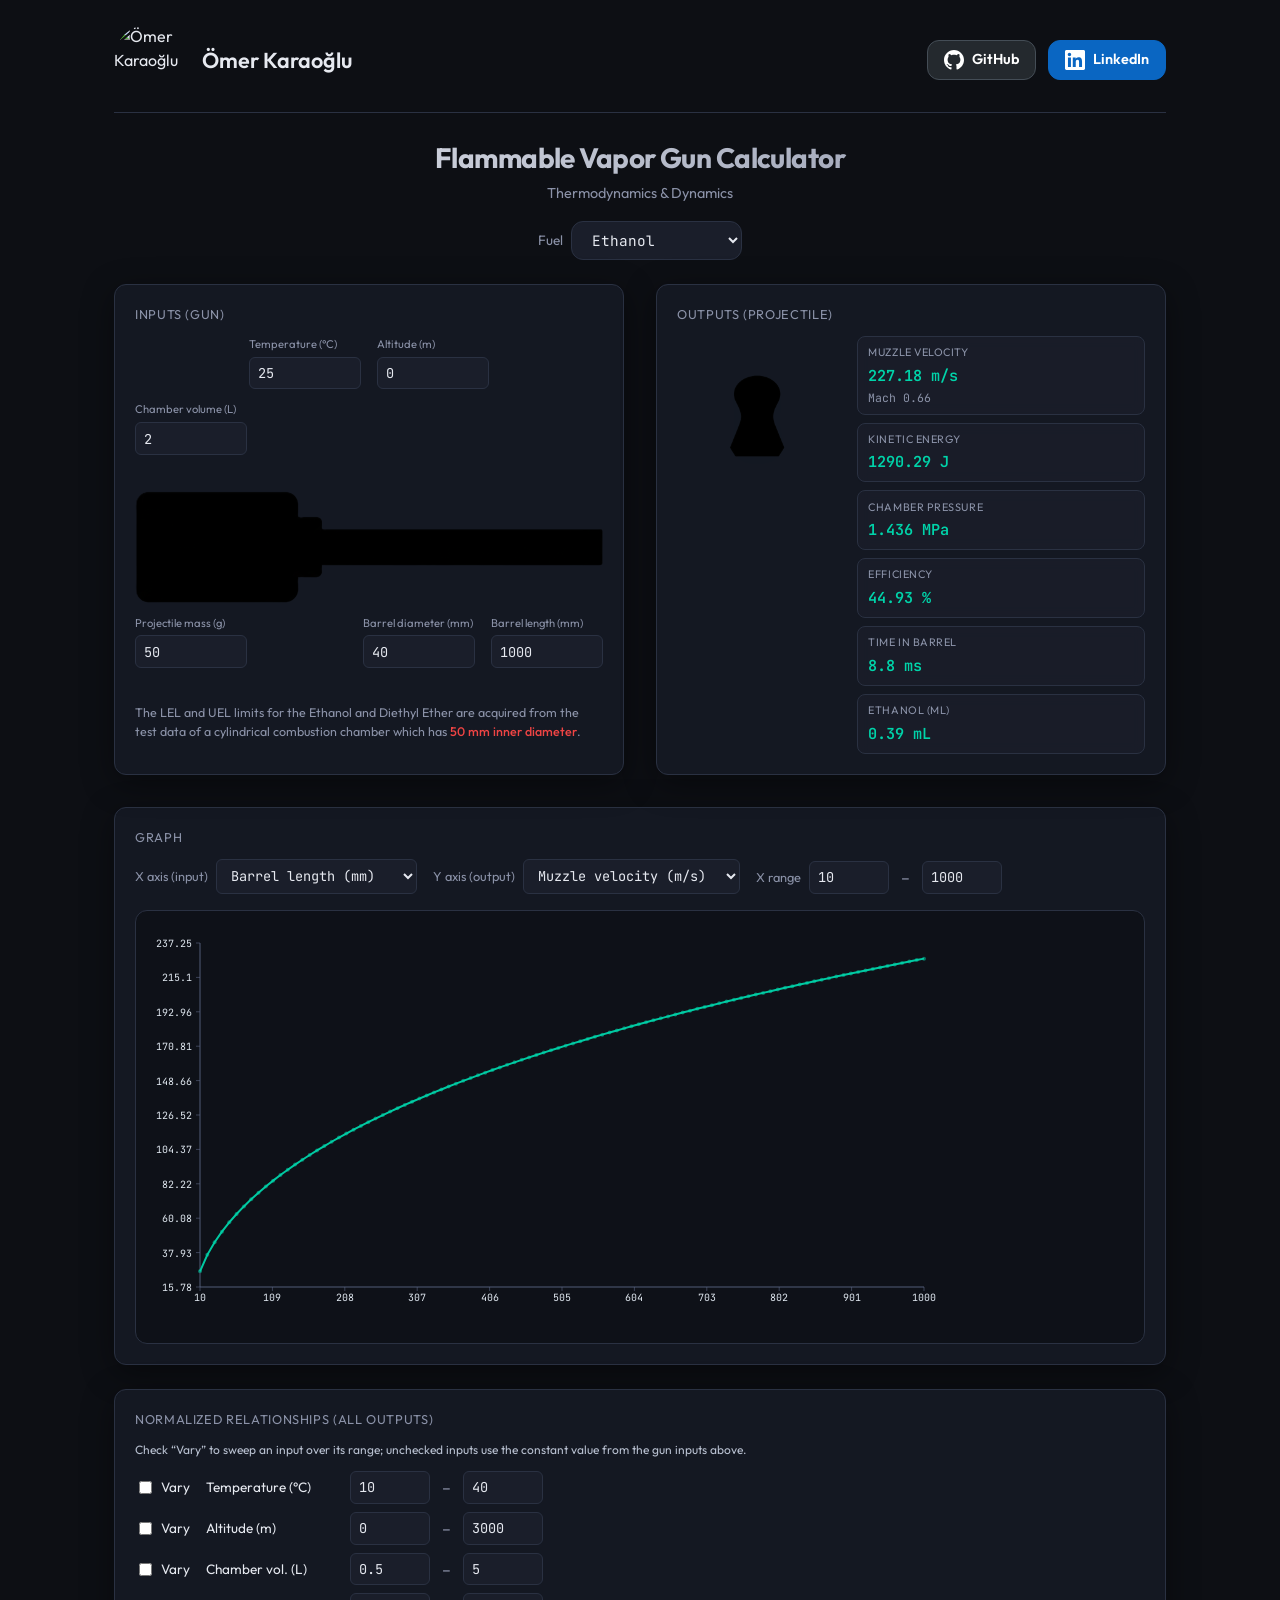
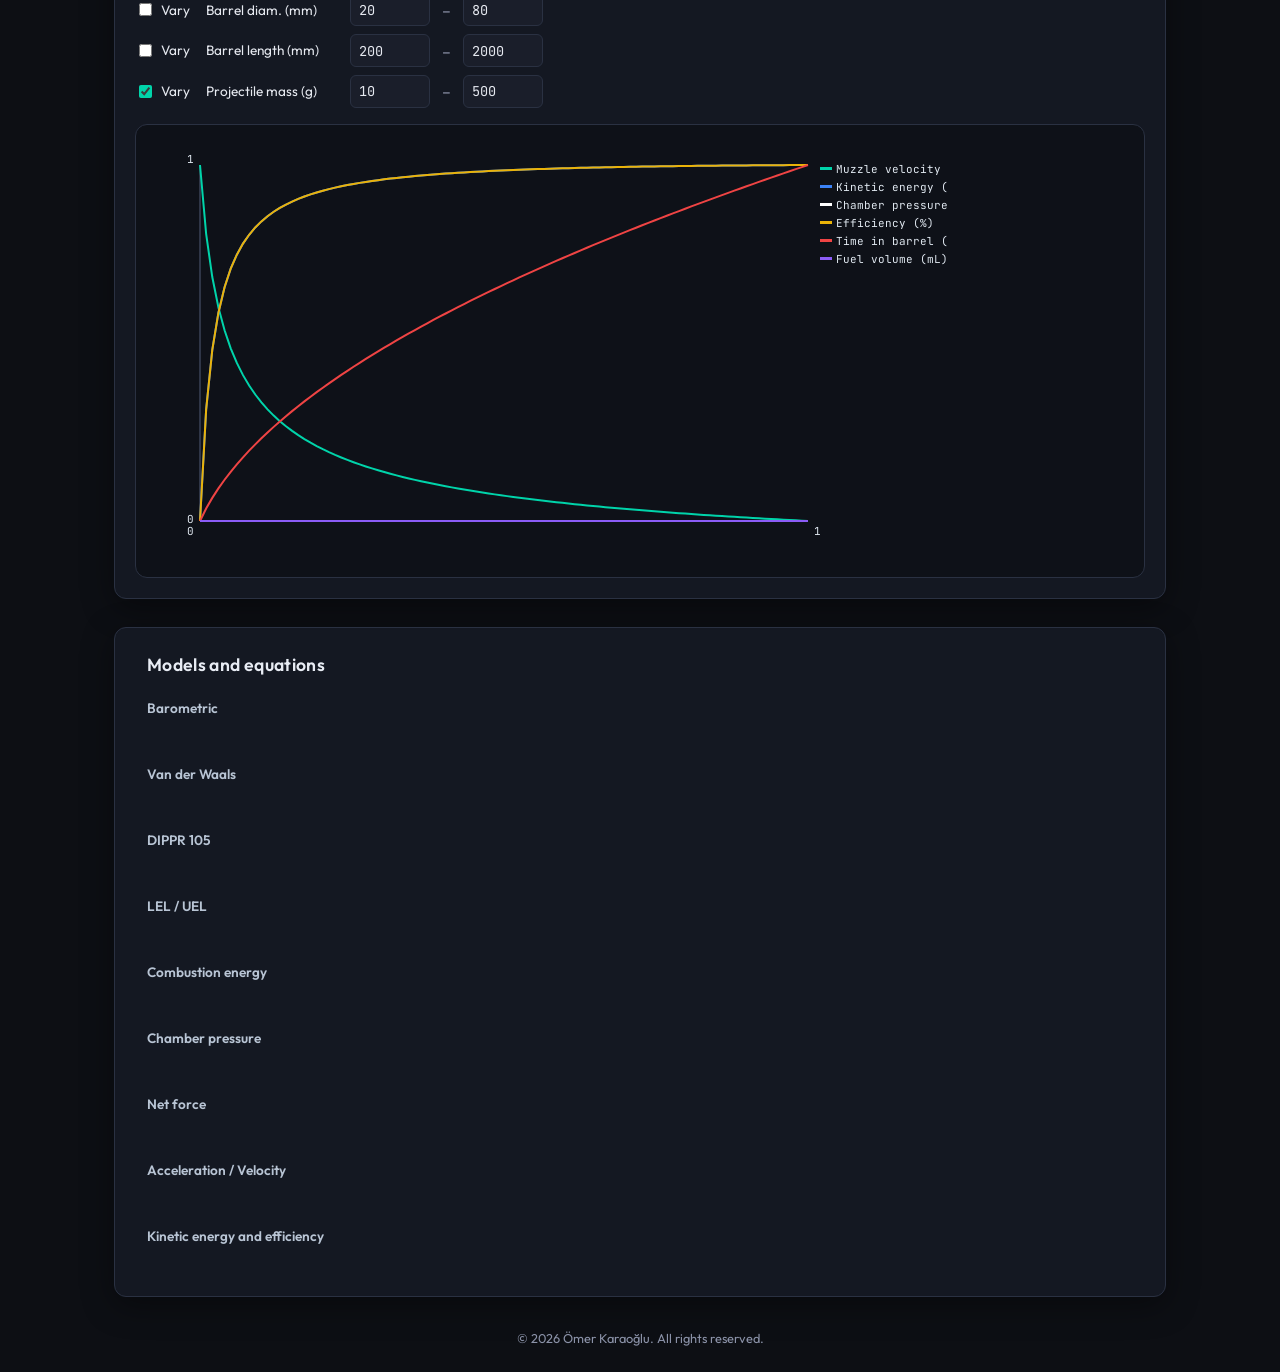
==== index.html @ 9e6f223a "Extract web files to root, add English README with sources Co-authored-by: Cursor <cursoragent@curso" ====
<!DOCTYPE html>
<html lang="en">
<head>
  <meta charset="UTF-8">
  <meta name="viewport" content="width=device-width, initial-scale=1.0">
  <title>Flammable Vapor Gun Calculator</title>
  <link rel="preconnect" href="https://fonts.googleapis.com">
  <link rel="preconnect" href="https://fonts.gstatic.com" crossorigin>
  <link href="https://fonts.googleapis.com/css2?family=JetBrains+Mono:wght@400;600&family=Outfit:wght@400;600;700&display=swap" rel="stylesheet">
  <link rel="stylesheet" href="https://cdn.jsdelivr.net/npm/katex@0.16.9/dist/katex.min.css" crossorigin="anonymous">
  <link rel="stylesheet" href="styles.css">
</head>
<body>
  <div class="app">
    <header class="page-header">
      <div class="author-info">
        <img src="https://avatars.githubusercontent.com/u/89864756?v=4" alt="Ömer Karaoğlu" class="author-avatar" />
        <span class="author-name">Ömer Karaoğlu</span>
      </div>
      <div class="header-links">
        <a href="https://github.com/omerkaraoglu" target="_blank" rel="noopener noreferrer" class="header-btn header-btn-github" aria-label="GitHub">
          <svg class="icon" viewBox="0 0 24 24" fill="currentColor" width="20" height="20"><path d="M12 0c-6.626 0-12 5.373-12 12 0 5.302 3.438 9.8 8.207 11.387.599.111.793-.261.793-.577v-2.234c-3.338.726-4.033-1.416-4.033-1.416-.546-1.387-1.333-1.756-1.333-1.756-1.089-.745.083-.729.083-.729 1.205.084 1.839 1.237 1.839 1.237 1.07 1.834 2.807 1.304 3.492.997.107-.775.418-1.305.762-1.604-2.665-.305-5.467-1.334-5.467-5.931 0-1.311.469-2.381 1.236-3.221-.124-.303-.535-1.524.117-3.176 0 0 1.008-.322 3.301 1.23.957-.266 1.983-.399 3.003-.404 1.02.005 2.047.138 3.006.404 2.291-1.552 3.297-1.23 3.297-1.23.653 1.653.242 2.874.118 3.176.77.84 1.235 1.911 1.235 3.221 0 4.609-2.807 5.624-5.479 5.921.43.372.823 1.102.823 2.222v3.293c0 .319.192.694.801.576 4.765-1.589 8.199-6.086 8.199-11.386 0-6.627-5.373-12-12-12z"/></svg>
          GitHub
        </a>
        <a href="https://www.linkedin.com/in/omer-karaoglu" target="_blank" rel="noopener noreferrer" class="header-btn header-btn-linkedin" aria-label="LinkedIn">
          <svg class="icon" viewBox="0 0 24 24" fill="currentColor" width="20" height="20"><path d="M20.447 20.452h-3.554v-5.569c0-1.328-.027-3.037-1.852-3.037-1.853 0-2.136 1.445-2.136 2.939v5.667H9.351V9h3.414v1.561h.046c.477-.9 1.637-1.85 3.37-1.85 3.601 0 4.267 2.37 4.267 5.455v6.286zM5.337 7.433c-1.144 0-2.063-.926-2.063-2.065 0-1.138.92-2.063 2.063-2.063 1.14 0 2.064.925 2.064 2.063 0 1.139-.925 2.065-2.064 2.065zm1.782 13.019H3.555V9h3.564v11.452zM22.225 0H1.771C.792 0 0 .774 0 1.729v20.542C0 23.227.792 24 1.771 24h20.451C23.2 24 24 23.227 24 22.271V1.729C24 .774 23.2 0 22.222 0h.003z"/></svg>
          LinkedIn
        </a>
      </div>
    </header>

    <header class="header">
      <h1>Flammable Vapor Gun Calculator</h1>
      <p class="subtitle">Thermodynamics &amp; Dynamics</p>
      <div class="fuel-select-wrap">
        <label for="fuel">Fuel</label>
        <select id="fuel" class="fuel-select">
          <option value="ethanol">Ethanol</option>
          <option value="diethyl_ether">Diethyl Ether</option>
          <option value="HHO">HHO</option>
        </select>
      </div>
    </header>

    <main class="main">
      <section class="cannon-section" aria-label="Gun parameters">
        <p class="section-label">Inputs (gun)</p>
        <div class="input-row input-row-env">
          <div class="input-group">
            <label for="temperature">Temperature (°C)</label>
            <input type="number" id="temperature" value="25" step="0.1" />
          </div>
          <div class="input-group">
            <label for="altitude">Altitude (m)</label>
            <input type="number" id="altitude" value="0" step="1" />
          </div>
        </div>
        <div class="input-row input-row-chamber">
          <div class="input-group">
            <label for="chamber_volume">Chamber volume (L)</label>
            <input type="number" id="chamber_volume" value="2" step="0.01" min="0.01" />
          </div>
        </div>
        <div class="cannon-barrel-wrap">
          <div class="cannon-silhouette">
            <img src="assets/rifle.png" alt="Rifle / gun" class="cannon-img" onerror="this.outerHTML='<svg class=\'cannon-img\' viewBox=\'0 0 200 56\' fill=\'none\' xmlns=\'http://www.w3.org/2000/svg\' aria-label=\'Rifle / gun\'><path fill=\'currentColor\' d=\'M12 8c0-2.2 1.8-4 4-4h36c2.2 0 4 1.8 4 4v40c0 2.2-1.8 4-4 4H16c-2.2 0-4-1.8-4-4V8z\'/><path fill=\'currentColor\' d=\'M52 14c0-1.1.9-2 2-2h24c1.1 0 2 .9 2 2v28c0 1.1-.9 2-2 2H54c-1.1 0-2-.9-2-2V14z\'/><path fill=\'currentColor\' d=\'M78 20h114v16H78z\'/></svg>'">
          </div>
          <div class="cannon-barrel-bottom">
            <div class="input-row input-row-projectile">
              <div class="input-group">
                <label for="projectile_mass">Projectile mass (g)</label>
                <input type="number" id="projectile_mass" value="50" step="0.1" min="0.1" />
              </div>
            </div>
            <div class="barrel-inputs-right">
              <div class="input-row input-row-barrel">
                <div class="input-group">
                  <label for="barrel_diameter">Barrel diameter (mm)</label>
                  <input type="number" id="barrel_diameter" value="40" step="0.1" min="1" />
                </div>
                <div class="input-group">
                  <label for="barrel_length">Barrel length (mm)</label>
                  <input type="number" id="barrel_length" value="1000" step="1" min="1" />
                </div>
              </div>
            </div>
          </div>
        </div>
        <p class="cannon-note">The LEL and UEL limits for the Ethanol and Diethyl Ether are acquired from the test data of a cylindrical combustion chamber which has <span class="note-highlight">50 mm inner diameter</span>.</p>
      </section>

      <section class="bullet-section" aria-label="Results">
        <p class="section-label">Outputs (projectile)</p>
        <div class="pellet-layout">
          <div class="pellet-silhouette">
            <img src="assets/projectile.png" alt="Projectile" class="pellet-img" onerror="this.outerHTML='<svg class=\'pellet-img\' viewBox=\'0 0 80 120\' fill=\'none\' xmlns=\'http://www.w3.org/2000/svg\' aria-label=\'Projectile\'><path fill=\'currentColor\' d=\'M20 28A20 20 0 0 1 60 28Q58 52 54 72L52 120H28L26 72Q22 52 20 28Z\'/></svg>'">
          </div>
          <div class="outputs-panel">
            <div class="output-group">
              <span class="output-label">Muzzle velocity</span>
              <span class="output-value" id="out_velocity">— m/s</span>
              <span class="output-sub" id="out_mach">— Mach</span>
            </div>
            <div class="output-group">
              <span class="output-label">Kinetic energy</span>
              <span class="output-value" id="out_energy">— J</span>
            </div>
            <div class="output-group">
              <span class="output-label">Chamber pressure</span>
              <span class="output-value" id="out_pressure">— MPa</span>
            </div>
            <div class="output-group">
              <span class="output-label">Efficiency</span>
              <span class="output-value" id="out_efficiency">— %</span>
            </div>
            <div class="output-group">
              <span class="output-label">Time in barrel</span>
              <span class="output-value" id="out_time">— ms</span>
            </div>
            <div class="output-group">
              <span class="output-label" id="out_fuel_label">Fuel amount</span>
              <span class="output-value" id="out_fuel">—</span>
            </div>
          </div>
        </div>
      </section>
    </main>

    <section class="graph-section" aria-label="Graph">
      <p class="section-label">Graph</p>
      <div class="graph-controls">
        <div class="graph-row">
          <label for="plot_x">X axis (input)</label>
          <select id="plot_x" class="graph-select">
            <option value="temperature">Temperature (°C)</option>
            <option value="altitude">Altitude (m)</option>
            <option value="chamber_volume">Chamber volume (L)</option>
            <option value="barrel_diameter">Barrel diameter (mm)</option>
            <option value="barrel_length" selected>Barrel length (mm)</option>
            <option value="projectile_mass">Projectile mass (g)</option>
          </select>
        </div>
        <div class="graph-row">
          <label for="plot_y">Y axis (output)</label>
          <select id="plot_y" class="graph-select">
            <option value="muzzleVelocity" selected>Muzzle velocity (m/s)</option>
            <option value="kineticEnergy_J">Kinetic energy (J)</option>
            <option value="chamberPressure_MPa">Chamber pressure (MPa)</option>
            <option value="rifleEfficiency_percent">Efficiency (%)</option>
            <option value="timeInBarrel_ms">Time in barrel (ms)</option>
            <option value="fuelVolumeMl">Fuel volume (mL)</option>
          </select>
        </div>
        <div class="graph-row graph-range">
          <label for="plot_x_min">X range</label>
          <input type="number" id="plot_x_min" class="graph-input" placeholder="Min" value="10" step="any" />
          <span class="graph-range-sep">–</span>
          <input type="number" id="plot_x_max" class="graph-input" placeholder="Max" value="1000" step="any" />
        </div>
      </div>
      <div class="graph-canvas-wrap">
        <canvas id="plotCanvas" class="plot-canvas" width="800" height="400"></canvas>
        <div class="plot-cursor-value" id="plotCursorValue"></div>
        <p class="graph-hint" id="plotHint"></p>
      </div>
    </section>

    <section class="graph-section graph-section-normalized" aria-label="Normalized relationships">
      <p class="section-label">Normalized relationships (all outputs)</p>
      <p class="graph-hint graph-hint-normalized">Check “Vary” to sweep an input over its range; unchecked inputs use the constant value from the gun inputs above.</p>
      <div class="graph-controls graph-controls-normalized">
        <div class="norm-inputs-grid">
          <div class="norm-input-row">
            <label class="norm-cb"><input type="checkbox" id="norm_var_temperature" class="norm-var-cb" data-input="temperature" /> Vary</label>
            <span class="norm-input-name">Temperature (°C)</span>
            <div class="graph-row graph-range">
              <input type="number" id="norm_temperature_min" class="graph-input norm-range" placeholder="Min" value="10" step="any" />
              <span class="graph-range-sep">–</span>
              <input type="number" id="norm_temperature_max" class="graph-input norm-range" placeholder="Max" value="40" step="any" />
            </div>
          </div>
          <div class="norm-input-row">
            <label class="norm-cb"><input type="checkbox" id="norm_var_altitude" class="norm-var-cb" data-input="altitude" /> Vary</label>
            <span class="norm-input-name">Altitude (m)</span>
            <div class="graph-row graph-range">
              <input type="number" id="norm_altitude_min" class="graph-input norm-range" placeholder="Min" value="0" step="any" />
              <span class="graph-range-sep">–</span>
              <input type="number" id="norm_altitude_max" class="graph-input norm-range" placeholder="Max" value="3000" step="any" />
            </div>
          </div>
          <div class="norm-input-row">
            <label class="norm-cb"><input type="checkbox" id="norm_var_chamber_volume" class="norm-var-cb" data-input="chamber_volume" /> Vary</label>
            <span class="norm-input-name">Chamber vol. (L)</span>
            <div class="graph-row graph-range">
              <input type="number" id="norm_chamber_volume_min" class="graph-input norm-range" placeholder="Min" value="0.5" step="any" />
              <span class="graph-range-sep">–</span>
              <input type="number" id="norm_chamber_volume_max" class="graph-input norm-range" placeholder="Max" value="5" step="any" />
            </div>
          </div>
          <div class="norm-input-row">
            <label class="norm-cb"><input type="checkbox" id="norm_var_barrel_diameter" class="norm-var-cb" data-input="barrel_diameter" /> Vary</label>
            <span class="norm-input-name">Barrel diam. (mm)</span>
            <div class="graph-row graph-range">
              <input type="number" id="norm_barrel_diameter_min" class="graph-input norm-range" placeholder="Min" value="20" step="any" />
              <span class="graph-range-sep">–</span>
              <input type="number" id="norm_barrel_diameter_max" class="graph-input norm-range" placeholder="Max" value="80" step="any" />
            </div>
          </div>
          <div class="norm-input-row">
            <label class="norm-cb"><input type="checkbox" id="norm_var_barrel_length" class="norm-var-cb" data-input="barrel_length" /> Vary</label>
            <span class="norm-input-name">Barrel length (mm)</span>
            <div class="graph-row graph-range">
              <input type="number" id="norm_barrel_length_min" class="graph-input norm-range" placeholder="Min" value="200" step="any" />
              <span class="graph-range-sep">–</span>
              <input type="number" id="norm_barrel_length_max" class="graph-input norm-range" placeholder="Max" value="2000" step="any" />
            </div>
          </div>
          <div class="norm-input-row">
            <label class="norm-cb"><input type="checkbox" id="norm_var_projectile_mass" class="norm-var-cb" data-input="projectile_mass" checked /> Vary</label>
            <span class="norm-input-name">Projectile mass (g)</span>
            <div class="graph-row graph-range">
              <input type="number" id="norm_projectile_mass_min" class="graph-input norm-range" placeholder="Min" value="10" step="any" />
              <span class="graph-range-sep">–</span>
              <input type="number" id="norm_projectile_mass_max" class="graph-input norm-range" placeholder="Max" value="500" step="any" />
            </div>
          </div>
        </div>
      </div>
      <div class="graph-canvas-wrap">
        <canvas id="normCanvas" class="plot-canvas" width="800" height="420"></canvas>
        <div class="norm-cursor-wrap">
          <div class="plot-cursor-value norm-cursor-inputs" id="normCursorInputs"></div>
          <div class="plot-cursor-value" id="normCursorValue"></div>
        </div>
        <p class="graph-hint" id="normHint"></p>
      </div>
    </section>

    <section class="math-panel" aria-label="Equations">
      <h2 class="math-panel-title">Models and equations</h2>
      <div class="math-display-block">
        <p class="math-label">Barometric</p>
        <div class="katex-block" data-latex="p = p_0 \exp\left(-\frac{gM(h-h_0)}{RT}\right) \quad [\text{Pa}]"></div>
        <p class="math-label">Van der Waals</p>
        <div class="katex-block" data-latex="\left(P + \frac{an^2}{V^2}\right)\left(\frac{V}{n} - b\right) = RT \quad n \; [\text{mol}]"></div>
        <p class="math-label">DIPPR 105</p>
        <div class="katex-block" data-latex="\rho = \frac{A}{B^{1+(1-T/C)^D}} \quad [\text{kg/L}], \; T \; [\text{K}]"></div>
        <p class="math-label">LEL / UEL</p>
        <div class="katex-block" data-latex="P_{\mathrm{fuel}} = P_{\mathrm{atm}} \cdot \frac{\mathrm{LEL}+\mathrm{UEL}}{200} \quad [\mathrm{Pa}]"></div>
        <p class="math-label">Combustion energy</p>
        <div class="katex-block" data-latex="\Delta H_{\mathrm{comb}} = \sum \Delta H_{\mathrm{products}} - \sum \Delta H_{\mathrm{reactants}} \quad [\mathrm{kJ}]"></div>
        <p class="math-label">Chamber pressure</p>
        <div class="katex-block" data-latex="P_{\mathrm{chamber}} = \frac{E_{\mathrm{comb}}}{V_{\mathrm{chamber}}} \quad [\mathrm{MPa}]"></div>
        <p class="math-label">Net force</p>
        <div class="katex-block" data-latex="F = A \cdot \Delta P - F_{\mathrm{frict}} \quad [\mathrm{N}]"></div>
        <p class="math-label">Acceleration / Velocity</p>
        <div class="katex-block" data-latex="a = \frac{F_{\mathrm{net}}}{m_{\mathrm{total}}} \; [\mathrm{m/s^2}], \quad v^2 = 2aL_{\mathrm{barrel}} \; [\mathrm{m/s}]"></div>
        <p class="math-label">Kinetic energy and efficiency</p>
        <div class="katex-block" data-latex="E_k = \frac{1}{2}mv^2 \; [\mathrm{J}], \quad \eta = \frac{E_k}{E_{\mathrm{comb}}} \times 100\%"></div>
      </div>
    </section>

    <footer class="footer">
      <p>© 2026 Ömer Karaoğlu. All rights reserved.</p>
    </footer>
  </div>
  <script src="https://cdn.jsdelivr.net/npm/katex@0.16.9/dist/katex.min.js" crossorigin="anonymous"></script>
  <script src="calculator.js"></script>
  <script src="app.js"></script>
  <script>
    document.querySelectorAll('.katex-block').forEach(function(el) {
      var latex = el.getAttribute('data-latex');
      if (latex) {
        try {
          katex.render(latex, el, { displayMode: true, throwOnError: false });
        } catch (e) {}
      }
    });
  </script>
</body>
</html>
---- styles.css ----
:root {
  --bg: #0d0f14;
  --bg-card: #141822;
  --bg-input: #1a1e2a;
  --border: #2a3142;
  --text: #e6e9f0;
  --text-muted: #8b92a8;
  --accent: #00d4aa;
  --accent-dim: #00a884;
  --cannon-fill: #1e2433;
  --cannon-stroke: #3d4659;
  --bullet-fill: #252b3b;
  --bullet-highlight: #00d4aa;
  --font-sans: "Outfit", system-ui, sans-serif;
  --font-mono: "JetBrains Mono", monospace;
  --radius: 12px;
  --shadow: 0 8px 32px rgba(0, 0, 0, 0.4);
  --glass: rgba(12, 16, 24, 0.75);
  --glass-border: rgba(60, 80, 120, 0.35);
}

* {
  box-sizing: border-box;
}

body {
  margin: 0;
  min-height: 100vh;
  font-family: var(--font-sans);
  background: var(--bg);
  color: var(--text);
  line-height: 1.5;
}

.app {
  max-width: 1100px;
  margin: 0 auto;
  padding: 1.5rem;
}

/* ----- Denklemler (serif, display equation, koyu zemin) ----- */
.math-panel {
  margin-top: 1.75rem;
  margin-bottom: 1.5rem;
  background: var(--bg-card);
  border: 1px solid var(--border);
  border-radius: var(--radius);
  padding: 1.5rem 2rem;
  box-shadow: var(--shadow);
}

.math-panel-title {
  font-size: 1.1rem;
  font-weight: 600;
  color: #e8ecf4;
  margin: 0 0 1.25rem 0;
  letter-spacing: 0.02em;
}

.math-display-block {
  display: block;
}

.math-display-block .math-label {
  font-size: 0.85rem;
  font-weight: 600;
  color: #b8c4d4;
  margin: 1.25rem 0 0.4rem 0;
}

.math-display-block .math-label:first-of-type {
  margin-top: 0;
}

.math-display-block .katex-block {
  margin: 0.35rem 0 0 0;
  padding: 0.6rem 0;
  overflow-x: auto;
}

.math-display-block .katex-block .katex {
  font-size: 1.15em;
}

.math-display-block .katex-block .katex-display {
  margin: 0;
  text-align: center;
}

.math-panel .katex,
.math-panel .katex * {
  color: #e6e9f0 !important;
}

.math-table tbody tr:hover td {
  background: rgba(30, 45, 70, 0.25);
}

/* ----- Page header (author) ----- */
.page-header {
  display: flex;
  align-items: center;
  justify-content: space-between;
  flex-wrap: wrap;
  gap: 1rem;
  margin-bottom: 1.5rem;
  padding-bottom: 1rem;
  border-bottom: 1px solid var(--border);
}

.author-info {
  display: flex;
  align-items: center;
  gap: 1rem;
}

.author-avatar {
  width: 72px;
  height: 72px;
  border-radius: 50%;
  object-fit: cover;
}

.author-name {
  font-size: 1.35rem;
  font-weight: 600;
  color: var(--text);
}

.header-links {
  display: flex;
  gap: 0.75rem;
}

.header-btn {
  display: inline-flex;
  align-items: center;
  gap: 0.5rem;
  padding: 0.5rem 1rem;
  font-family: var(--font-sans);
  font-size: 0.9rem;
  font-weight: 600;
  text-decoration: none;
  border-radius: var(--radius);
  transition: opacity 0.2s, transform 0.1s;
}

.header-btn:hover {
  opacity: 0.9;
  transform: translateY(-1px);
}

.header-btn .icon {
  flex-shrink: 0;
}

.header-btn-github {
  background: #24292e;
  color: #fff;
  border: 1px solid #444d56;
}

.header-btn-linkedin {
  background: #0a66c2;
  color: #fff;
  border: 1px solid #0a66c2;
}

/* ----- Header ----- */
.header {
  text-align: center;
  margin-bottom: 1.5rem;
}

.header h1 {
  font-size: 1.75rem;
  font-weight: 700;
  letter-spacing: -0.02em;
  margin: 0 0 0.25rem 0;
  background: linear-gradient(135deg, var(--text) 0%, var(--text-muted) 100%);
  -webkit-background-clip: text;
  -webkit-text-fill-color: transparent;
  background-clip: text;
}

.subtitle {
  color: var(--text-muted);
  font-size: 0.9rem;
  margin: 0 0 1rem 0;
}

.fuel-select-wrap {
  display: inline-flex;
  align-items: center;
  gap: 0.5rem;
}

.fuel-select-wrap label {
  color: var(--text-muted);
  font-size: 0.85rem;
}

.fuel-select {
  font-family: var(--font-mono);
  font-size: 0.9rem;
  padding: 0.5rem 1rem;
  background: var(--bg-input);
  border: 1px solid var(--border);
  border-radius: var(--radius);
  color: var(--text);
  cursor: pointer;
}

.fuel-select:hover,
.fuel-select:focus {
  border-color: var(--accent);
  outline: none;
}

/* ----- Main layout ----- */
.main {
  display: grid;
  grid-template-columns: 1fr 1fr;
  gap: 2rem;
  align-items: stretch;
}

@media (max-width: 900px) {
  .main {
    grid-template-columns: 1fr;
  }
}

/* ----- Cannon section: girdiler üst üste binmeden ----- */
.cannon-section {
  display: flex;
  flex-direction: column;
  background: var(--bg-card);
  border: 1px solid var(--border);
  border-radius: var(--radius);
  padding: 1.25rem;
  box-shadow: var(--shadow);
}

.section-label {
  font-size: 0.8rem;
  color: var(--text-muted);
  margin: 0 0 0.75rem 0;
  text-transform: uppercase;
  letter-spacing: 0.05em;
}

.input-row {
  display: flex;
  flex-wrap: wrap;
  gap: 1rem;
  margin-bottom: 0.75rem;
  align-items: flex-end;
}

.input-row-env {
  justify-content: center;
}

.input-row-chamber { }

.cannon-barrel-wrap {
  margin-top: 0.75rem;
}

.cannon-silhouette {
  width: 100%;
  max-width: 520px;
  margin: 0.75rem auto;
}

.cannon-barrel-bottom {
  display: flex;
  justify-content: space-between;
  align-items: flex-end;
  flex-wrap: wrap;
  gap: 1rem;
}

.barrel-inputs-right {
  margin-left: auto;
}

.input-row-barrel {
  margin-bottom: 0;
  flex-shrink: 0;
}

.input-row-projectile {
  margin-bottom: 0;
}

.cannon-note {
  font-size: 0.78rem;
  color: var(--text-muted);
  margin-top: auto;
  padding-top: 1rem;
  line-height: 1.5;
}

.cannon-note .note-highlight {
  color: #ef4444;
  font-weight: 500;
}

.input-group {
  min-width: 0;
}

.input-group label {
  display: block;
  font-size: 0.7rem;
  color: var(--text-muted);
  margin-bottom: 0.25rem;
}

.input-group input {
  width: 100%;
  min-width: 5rem;
  max-width: 7rem;
  font-family: var(--font-mono);
  font-size: 0.85rem;
  padding: 0.4rem 0.5rem;
  background: var(--bg-input);
  border: 1px solid var(--border);
  border-radius: 6px;
  color: var(--text);
}

.input-group input:focus {
  border-color: var(--accent);
  outline: none;
}

.input-group input::placeholder,
.graph-input::placeholder {
  color: #7a8498;
}

.cannon-img {
  width: 100%;
  height: auto;
  max-height: 200px;
  object-fit: contain;
  display: block;
  mix-blend-mode: multiply;
  filter: brightness(0) invert(0);
}

.cannon-silhouette .cannon-img {
  filter: none;
  mix-blend-mode: multiply;
}


.btn-calculate {
  display: block;
  width: 100%;
  margin-top: 0.75rem;
  padding: 0.7rem 1.5rem;
  font-family: var(--font-sans);
  font-size: 1rem;
  font-weight: 600;
  color: #fff;
  background: var(--accent);
  border: none;
  border-radius: var(--radius);
  cursor: pointer;
  transition: background 0.2s, transform 0.1s;
}

.btn-calculate:hover {
  background: var(--accent-dim);
}

.btn-calculate:active {
  transform: scale(0.98);
}

/* ----- Pellet (diabolo) + çıktılar ----- */
.bullet-section {
  background: var(--bg-card);
  border: 1px solid var(--border);
  border-radius: var(--radius);
  padding: 1.25rem;
  box-shadow: var(--shadow);
}

.pellet-layout {
  display: flex;
  gap: 1.25rem;
  align-items: flex-start;
  flex-wrap: wrap;
}

.pellet-silhouette {
  flex-shrink: 0;
  width: 100%;
  max-width: 160px;
}

.pellet-img {
  width: 100%;
  height: auto;
  max-height: 220px;
  object-fit: contain;
  display: block;
  mix-blend-mode: multiply;
  filter: drop-shadow(0 4px 12px rgba(0, 212, 170, 0.12));
}

.outputs-panel {
  flex: 1;
  min-width: 180px;
  display: flex;
  flex-direction: column;
  gap: 0.5rem;
}

.output-group {
  padding: 0.45rem 0.65rem;
  background: rgba(26, 30, 42, 0.85);
  border: 1px solid var(--border);
  border-radius: 8px;
  backdrop-filter: blur(6px);
}

.output-group .output-label {
  display: block;
  font-size: 0.68rem;
  color: var(--text-muted);
  text-transform: uppercase;
  letter-spacing: 0.05em;
  margin-bottom: 0.15rem;
}

.output-group .output-value {
  font-family: var(--font-mono);
  font-size: 0.95rem;
  font-weight: 600;
  color: var(--accent);
}

.output-group .output-sub {
  font-family: var(--font-mono);
  font-size: 0.72rem;
  color: var(--text-muted);
  display: block;
  margin-top: 0.1rem;
}

/* ----- Grafik ----- */
.graph-section {
  margin-top: 2rem;
  background: var(--bg-card);
  border: 1px solid var(--border);
  border-radius: var(--radius);
  padding: 1.25rem;
  box-shadow: var(--shadow);
}

.graph-controls {
  display: flex;
  flex-wrap: wrap;
  gap: 1rem;
  align-items: flex-end;
  margin-bottom: 1rem;
}

.graph-row {
  display: flex;
  align-items: center;
  gap: 0.5rem;
}

.graph-row label {
  font-size: 0.8rem;
  color: var(--text-muted);
  white-space: nowrap;
}

.graph-select {
  font-family: var(--font-mono);
  font-size: 0.85rem;
  padding: 0.4rem 0.6rem;
  background: var(--bg-input);
  border: 1px solid var(--border);
  border-radius: 6px;
  color: var(--text);
  min-width: 10rem;
}

.graph-range .graph-input {
  width: 5rem;
  font-family: var(--font-mono);
  font-size: 0.85rem;
  padding: 0.4rem 0.5rem;
  background: var(--bg-input);
  border: 1px solid var(--border);
  border-radius: 6px;
  color: #e6e9f0;
}

.graph-range-sep {
  color: var(--text-muted);
  padding: 0 0.25rem;
}

.btn-plot {
  padding: 0.5rem 1rem;
  font-family: var(--font-sans);
  font-size: 0.9rem;
  font-weight: 600;
  color: #fff;
  background: var(--accent);
  border: none;
  border-radius: var(--radius);
  cursor: pointer;
  transition: background 0.2s;
}

.btn-plot:hover {
  background: var(--accent-dim);
}

.graph-canvas-wrap {
  position: relative;
  background: rgba(10, 12, 18, 0.6);
  border: 1px solid var(--border);
  border-radius: var(--radius);
  padding: 0.75rem;
  min-height: 420px;
}

.plot-canvas {
  display: block;
  width: 100%;
  max-width: 800px;
  height: auto;
  border-radius: 6px;
}

.graph-hint {
  font-size: 0.75rem;
  color: #b8c0d0;
  margin: 0.5rem 0 0 0;
}

.plot-cursor-value {
  display: none;
  position: absolute;
  bottom: 0.5rem;
  right: 1rem;
  font-family: var(--font-mono);
  font-size: 0.85rem;
  color: #00d4aa;
  background: rgba(20, 24, 34, 0.9);
  padding: 0.35rem 0.6rem;
  border-radius: 6px;
  border: 1px solid var(--border);
  min-width: 10rem;
}

.norm-cursor-wrap {
  position: absolute;
  bottom: 0.5rem;
  right: 1rem;
  display: flex;
  flex-direction: column-reverse;
  gap: 0.5rem;
  pointer-events: none;
}

.norm-cursor-wrap .plot-cursor-value {
  position: static;
}

.graph-section-normalized {
  margin-top: 1.5rem;
}

.graph-hint-normalized {
  margin-bottom: 0.75rem;
}

.graph-controls-normalized {
  display: flex;
  flex-wrap: wrap;
  gap: 1rem;
  align-items: flex-end;
  margin-bottom: 1rem;
}

.norm-inputs-grid {
  display: flex;
  flex-direction: column;
  gap: 0.5rem;
}

.norm-input-row {
  display: flex;
  flex-wrap: wrap;
  align-items: center;
  gap: 0.5rem 1rem;
}

.norm-input-name {
  font-size: 0.85rem;
  color: var(--text);
  min-width: 8rem;
}

.norm-cb {
  display: inline-flex;
  align-items: center;
  gap: 0.35rem;
  font-size: 0.85rem;
  color: var(--text);
  cursor: pointer;
  user-select: none;
}

.norm-var-cb {
  accent-color: var(--accent);
  cursor: pointer;
}

.footer {
  margin-top: 2rem;
  text-align: center;
  font-size: 0.8rem;
  color: var(--text-muted);
}

.footer p {
  margin: 0;
}
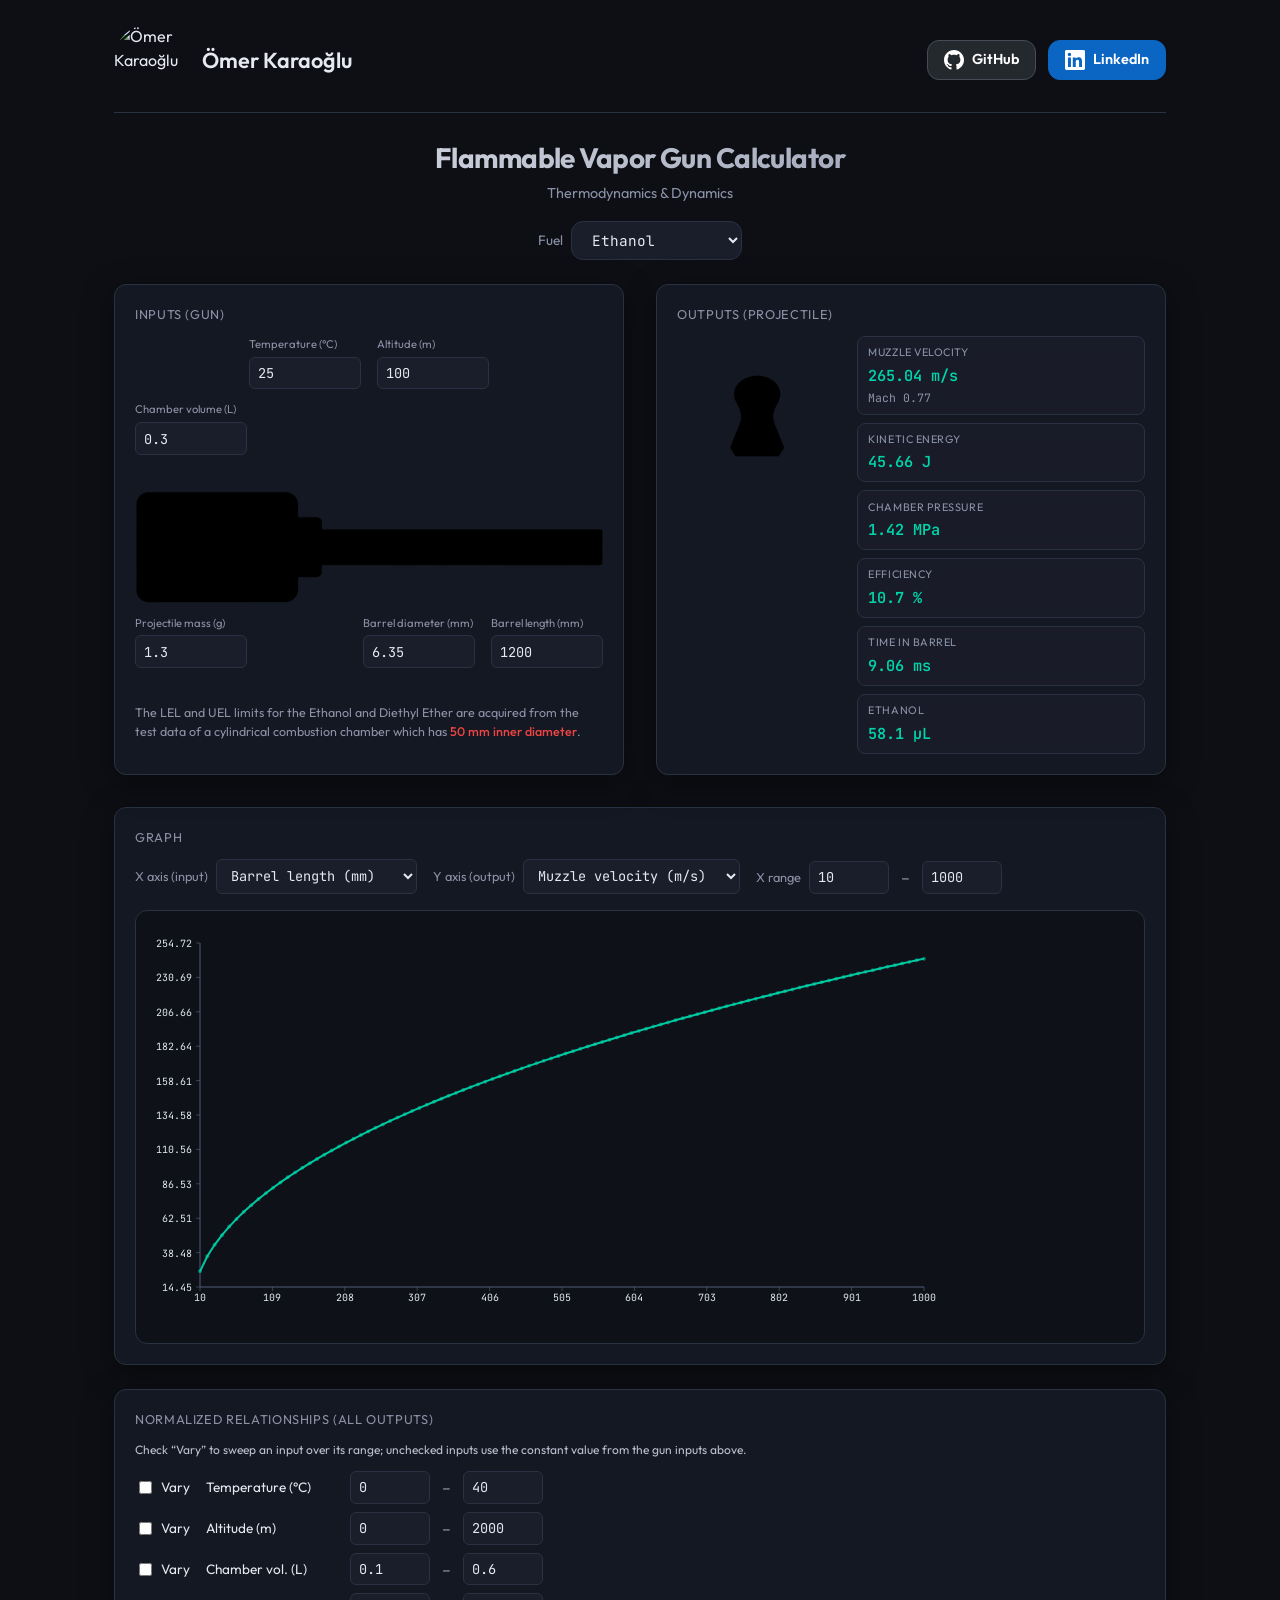
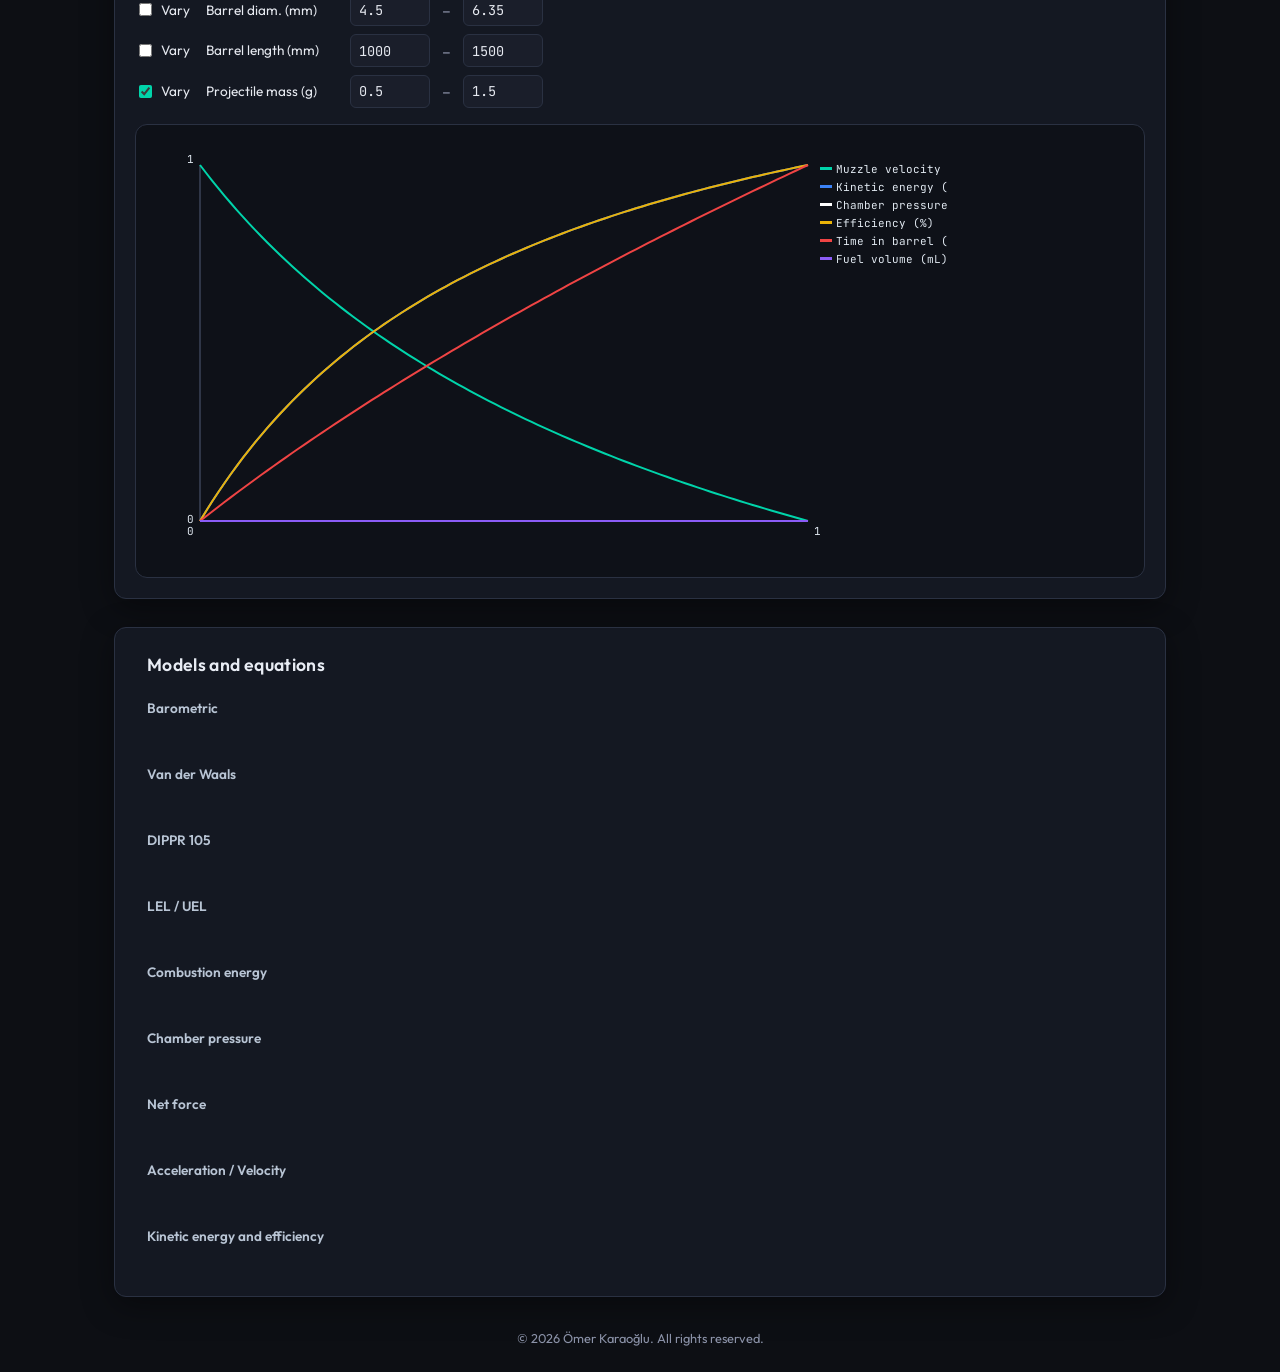
==== commit 5148cd94: "Efficiency validation, chamber pressure display, fuel labels, default values, 10kPa rounding rule Co" ====
--- a/index.html
+++ b/index.html
@@ -52,13 +52,13 @@
           </div>
           <div class="input-group">
             <label for="altitude">Altitude (m)</label>
-            <input type="number" id="altitude" value="0" step="1" />
+            <input type="number" id="altitude" value="100" step="1" />
           </div>
         </div>
         <div class="input-row input-row-chamber">
           <div class="input-group">
             <label for="chamber_volume">Chamber volume (L)</label>
-            <input type="number" id="chamber_volume" value="2" step="0.01" min="0.01" />
+            <input type="number" id="chamber_volume" value="0.3" step="0.01" min="0.01" />
           </div>
         </div>
         <div class="cannon-barrel-wrap">
@@ -69,18 +69,18 @@
             <div class="input-row input-row-projectile">
               <div class="input-group">
                 <label for="projectile_mass">Projectile mass (g)</label>
-                <input type="number" id="projectile_mass" value="50" step="0.1" min="0.1" />
+                <input type="number" id="projectile_mass" value="1.3" step="0.1" min="0.1" />
               </div>
             </div>
             <div class="barrel-inputs-right">
               <div class="input-row input-row-barrel">
                 <div class="input-group">
                   <label for="barrel_diameter">Barrel diameter (mm)</label>
-                  <input type="number" id="barrel_diameter" value="40" step="0.1" min="1" />
+                  <input type="number" id="barrel_diameter" value="6.35" step="0.1" min="1" />
                 </div>
                 <div class="input-group">
                   <label for="barrel_length">Barrel length (mm)</label>
-                  <input type="number" id="barrel_length" value="1000" step="1" min="1" />
+                  <input type="number" id="barrel_length" value="1200" step="1" min="1" />
                 </div>
               </div>
             </div>
@@ -89,7 +89,7 @@
         <p class="cannon-note">The LEL and UEL limits for the Ethanol and Diethyl Ether are acquired from the test data of a cylindrical combustion chamber which has <span class="note-highlight">50 mm inner diameter</span>.</p>
       </section>
 
-      <section class="bullet-section" aria-label="Results">
+      <section class="bullet-section" id="outputsSection" aria-label="Results">
         <p class="section-label">Outputs (projectile)</p>
         <div class="pellet-layout">
           <div class="pellet-silhouette">
@@ -162,6 +162,7 @@
         <canvas id="plotCanvas" class="plot-canvas" width="800" height="400"></canvas>
         <div class="plot-cursor-value" id="plotCursorValue"></div>
         <p class="graph-hint" id="plotHint"></p>
+        <div class="plot-error-box" id="plotErrorBox" role="alert" hidden></div>
       </div>
     </section>
 
@@ -174,7 +175,7 @@
             <label class="norm-cb"><input type="checkbox" id="norm_var_temperature" class="norm-var-cb" data-input="temperature" /> Vary</label>
             <span class="norm-input-name">Temperature (°C)</span>
             <div class="graph-row graph-range">
-              <input type="number" id="norm_temperature_min" class="graph-input norm-range" placeholder="Min" value="10" step="any" />
+              <input type="number" id="norm_temperature_min" class="graph-input norm-range" placeholder="Min" value="0" step="any" />
               <span class="graph-range-sep">–</span>
               <input type="number" id="norm_temperature_max" class="graph-input norm-range" placeholder="Max" value="40" step="any" />
             </div>
@@ -185,43 +186,43 @@
             <div class="graph-row graph-range">
               <input type="number" id="norm_altitude_min" class="graph-input norm-range" placeholder="Min" value="0" step="any" />
               <span class="graph-range-sep">–</span>
-              <input type="number" id="norm_altitude_max" class="graph-input norm-range" placeholder="Max" value="3000" step="any" />
+              <input type="number" id="norm_altitude_max" class="graph-input norm-range" placeholder="Max" value="2000" step="any" />
             </div>
           </div>
           <div class="norm-input-row">
             <label class="norm-cb"><input type="checkbox" id="norm_var_chamber_volume" class="norm-var-cb" data-input="chamber_volume" /> Vary</label>
             <span class="norm-input-name">Chamber vol. (L)</span>
             <div class="graph-row graph-range">
-              <input type="number" id="norm_chamber_volume_min" class="graph-input norm-range" placeholder="Min" value="0.5" step="any" />
-              <span class="graph-range-sep">–</span>
-              <input type="number" id="norm_chamber_volume_max" class="graph-input norm-range" placeholder="Max" value="5" step="any" />
+              <input type="number" id="norm_chamber_volume_min" class="graph-input norm-range" placeholder="Min" value="0.1" step="any" />
+              <span class="graph-range-sep">–</span>
+              <input type="number" id="norm_chamber_volume_max" class="graph-input norm-range" placeholder="Max" value="0.6" step="any" />
             </div>
           </div>
           <div class="norm-input-row">
             <label class="norm-cb"><input type="checkbox" id="norm_var_barrel_diameter" class="norm-var-cb" data-input="barrel_diameter" /> Vary</label>
             <span class="norm-input-name">Barrel diam. (mm)</span>
             <div class="graph-row graph-range">
-              <input type="number" id="norm_barrel_diameter_min" class="graph-input norm-range" placeholder="Min" value="20" step="any" />
-              <span class="graph-range-sep">–</span>
-              <input type="number" id="norm_barrel_diameter_max" class="graph-input norm-range" placeholder="Max" value="80" step="any" />
+              <input type="number" id="norm_barrel_diameter_min" class="graph-input norm-range" placeholder="Min" value="4.5" step="any" />
+              <span class="graph-range-sep">–</span>
+              <input type="number" id="norm_barrel_diameter_max" class="graph-input norm-range" placeholder="Max" value="6.35" step="any" />
             </div>
           </div>
           <div class="norm-input-row">
             <label class="norm-cb"><input type="checkbox" id="norm_var_barrel_length" class="norm-var-cb" data-input="barrel_length" /> Vary</label>
             <span class="norm-input-name">Barrel length (mm)</span>
             <div class="graph-row graph-range">
-              <input type="number" id="norm_barrel_length_min" class="graph-input norm-range" placeholder="Min" value="200" step="any" />
-              <span class="graph-range-sep">–</span>
-              <input type="number" id="norm_barrel_length_max" class="graph-input norm-range" placeholder="Max" value="2000" step="any" />
+              <input type="number" id="norm_barrel_length_min" class="graph-input norm-range" placeholder="Min" value="1000" step="any" />
+              <span class="graph-range-sep">–</span>
+              <input type="number" id="norm_barrel_length_max" class="graph-input norm-range" placeholder="Max" value="1500" step="any" />
             </div>
           </div>
           <div class="norm-input-row">
             <label class="norm-cb"><input type="checkbox" id="norm_var_projectile_mass" class="norm-var-cb" data-input="projectile_mass" checked /> Vary</label>
             <span class="norm-input-name">Projectile mass (g)</span>
             <div class="graph-row graph-range">
-              <input type="number" id="norm_projectile_mass_min" class="graph-input norm-range" placeholder="Min" value="10" step="any" />
-              <span class="graph-range-sep">–</span>
-              <input type="number" id="norm_projectile_mass_max" class="graph-input norm-range" placeholder="Max" value="500" step="any" />
+              <input type="number" id="norm_projectile_mass_min" class="graph-input norm-range" placeholder="Min" value="0.5" step="any" />
+              <span class="graph-range-sep">–</span>
+              <input type="number" id="norm_projectile_mass_max" class="graph-input norm-range" placeholder="Max" value="1.5" step="any" />
             </div>
           </div>
         </div>
@@ -233,6 +234,7 @@
           <div class="plot-cursor-value" id="normCursorValue"></div>
         </div>
         <p class="graph-hint" id="normHint"></p>
+        <div class="plot-error-box" id="normErrorBox" role="alert" hidden></div>
       </div>
     </section>
 
--- a/styles.css
+++ b/styles.css
@@ -551,6 +551,30 @@
   margin: 0.5rem 0 0 0;
 }
 
+.bullet-section.outputs-invalid {
+  background: rgba(127, 29, 29, 0.5);
+  border-color: #dc2626;
+  box-shadow: 0 0 0 1px #dc2626;
+}
+
+.bullet-section.outputs-invalid .section-label,
+.bullet-section.outputs-invalid .output-label,
+.bullet-section.outputs-invalid .output-value,
+.bullet-section.outputs-invalid .output-sub {
+  color: #fecaca;
+}
+
+.plot-error-box {
+  font-size: 0.8rem;
+  color: #fecaca;
+  background: rgba(127, 29, 29, 0.9);
+  border: 1px solid #dc2626;
+  border-radius: 6px;
+  padding: 0.5rem 0.75rem;
+  margin-top: 0.5rem;
+  font-weight: 600;
+}
+
 .plot-cursor-value {
   display: none;
   position: absolute;
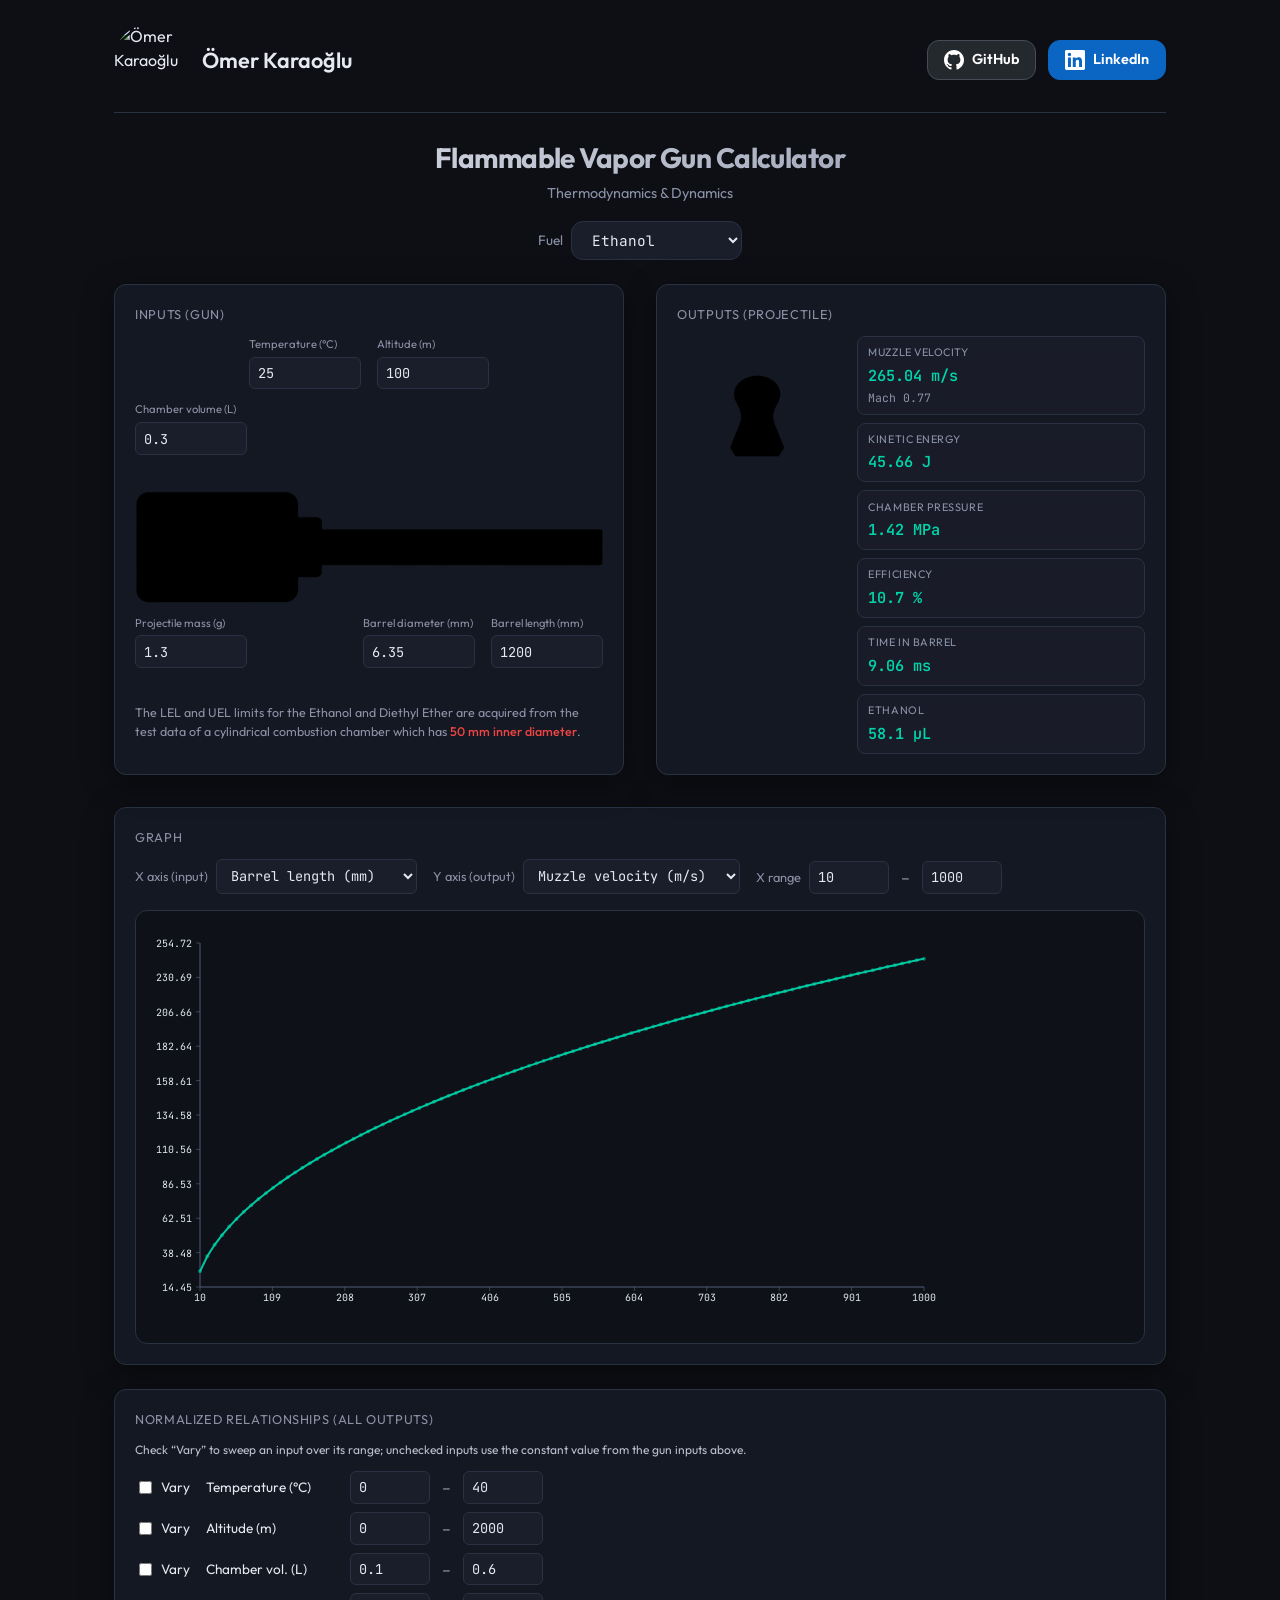
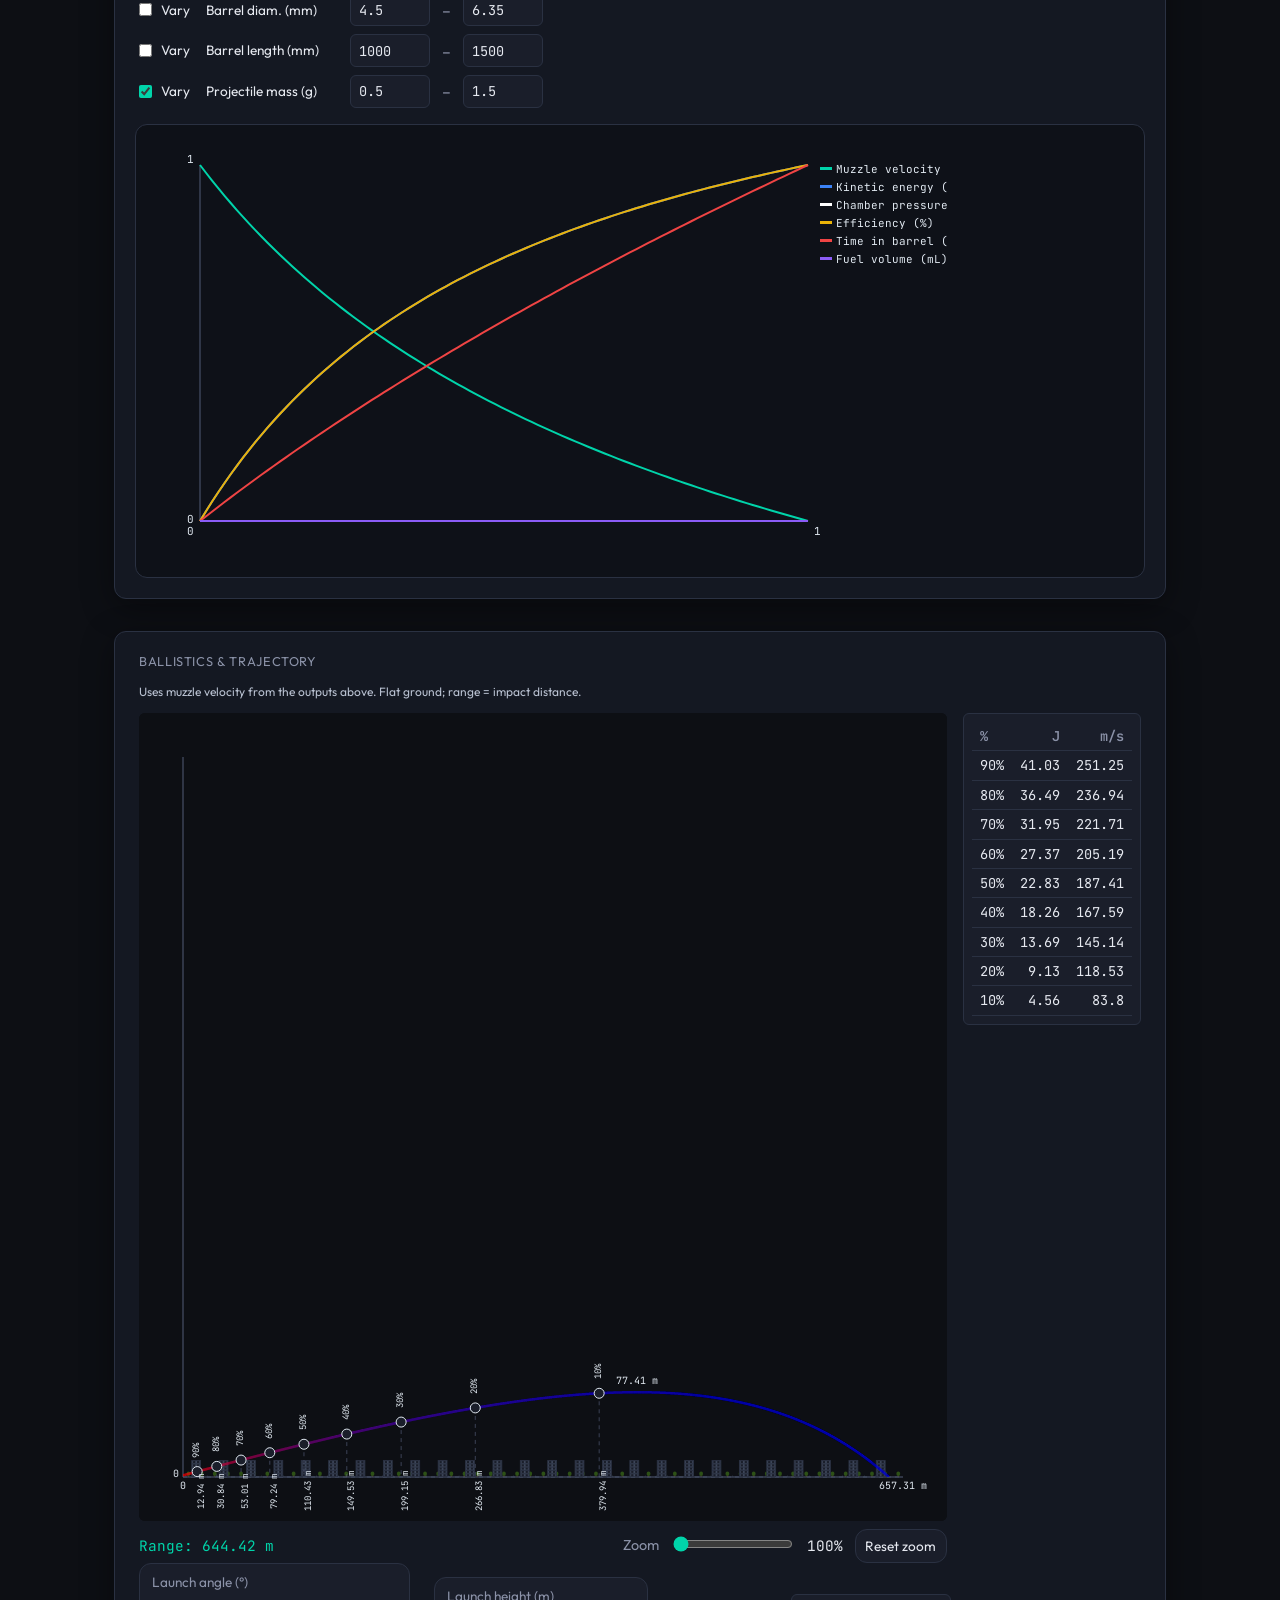
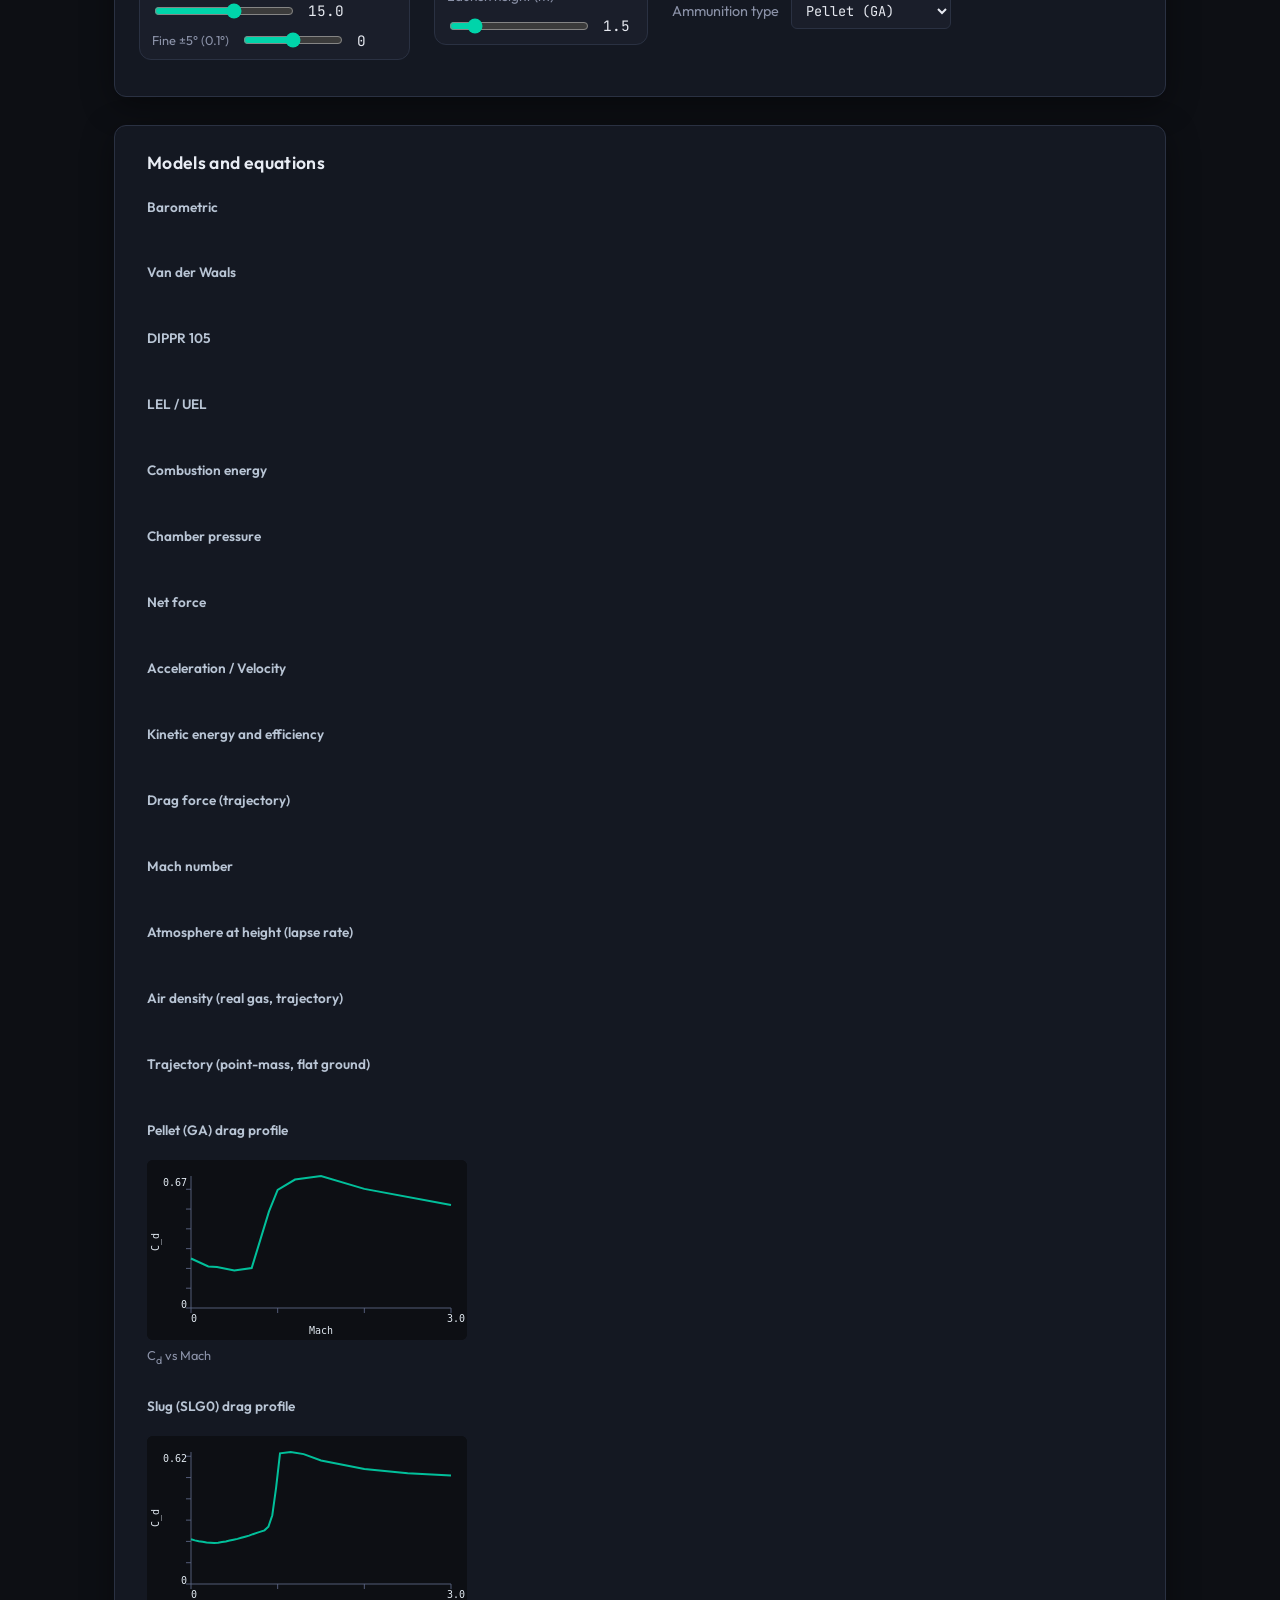
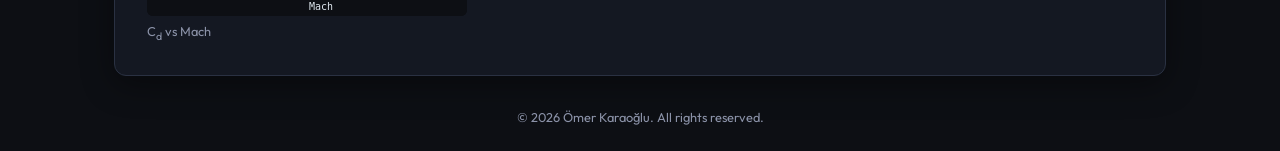
==== commit 74827179: "Ballistics & trajectory: real-gas air density, atmosphere lapse, marker table, zoom, drag profile pl" ====
--- a/index.html
+++ b/index.html
@@ -235,6 +235,67 @@
         </div>
         <p class="graph-hint" id="normHint"></p>
         <div class="plot-error-box" id="normErrorBox" role="alert" hidden></div>
+      </div>
+    </section>
+
+    <section class="ballistics-section" aria-label="Ballistics and trajectory">
+      <p class="section-label">Ballistics &amp; trajectory</p>
+      <p class="graph-hint graph-hint-normalized">Uses muzzle velocity from the outputs above. Flat ground; range = impact distance.</p>
+      <div class="trajectory-with-table">
+        <div class="trajectory-wrap">
+          <canvas id="trajectoryCanvas" class="trajectory-canvas"></canvas>
+          <div class="trajectory-footer">
+            <div class="trajectory-range" id="trajectoryRange"></div>
+            <div class="trajectory-toolbar">
+              <label for="traj_zoom">Zoom</label>
+              <div class="trajectory-zoom-slider-wrap" id="traj_zoom_wrap" tabindex="0" title="Scroll to zoom in">
+                <input type="range" id="traj_zoom" min="0" max="1" value="0" step="0.01" class="ballistics-slider trajectory-zoom-slider" aria-label="Zoom 100%–1000% (log scale)" />
+              </div>
+              <span class="ballistics-value trajectory-zoom-value" id="traj_zoom_value">100%</span>
+              <button type="button" id="traj_zoom_reset" class="trajectory-zoom-reset" title="Reset zoom">Reset zoom</button>
+            </div>
+          </div>
+        </div>
+        <div class="trajectory-marker-table-wrap">
+          <table id="trajectoryMarkerTable" class="trajectory-marker-table" aria-label="Trajectory markers">
+            <thead>
+              <tr>
+                <th>%</th>
+                <th>J</th>
+                <th>m/s</th>
+              </tr>
+            </thead>
+            <tbody></tbody>
+          </table>
+        </div>
+      </div>
+      <div class="ballistics-controls">
+        <div class="ballistics-angle-wrap" id="traj_angle_wrap" tabindex="0" title="Scroll with mouse wheel to change angle">
+          <label>Launch angle (°)</label>
+          <div class="ballistics-angle-row">
+            <input type="range" id="traj_angle" min="-90" max="90" value="15" step="1" class="ballistics-slider" aria-label="Angle −90° to 90°" />
+            <span class="ballistics-value" id="traj_angle_value">15.0</span>
+          </div>
+          <div class="ballistics-fine-row" id="traj_angle_fine_wrap" tabindex="0" title="Scroll to adjust fine angle (±5°, 0.1°)">
+            <label for="traj_angle_fine">Fine ±5° (0.1°)</label>
+            <input type="range" id="traj_angle_fine" min="-5" max="5" value="0" step="0.1" class="ballistics-slider ballistics-slider-fine" aria-label="Fine adjust ±5°" />
+            <span class="ballistics-value ballistics-fine-value" id="traj_angle_fine_value">0</span>
+          </div>
+        </div>
+        <div class="ballistics-height-wrap ballistics-angle-wrap" id="traj_height_wrap">
+          <label for="traj_launch_height">Launch height (m)</label>
+          <div class="ballistics-angle-row">
+            <input type="range" id="traj_launch_height" min="0.1" max="10" value="1.5" step="0.1" class="ballistics-slider" aria-label="Launch height 0.1–10 m" />
+            <span class="ballistics-value" id="traj_launch_height_value">1.5</span>
+          </div>
+        </div>
+        <div class="ballistics-row">
+          <label for="traj_ammo">Ammunition type</label>
+          <select id="traj_ammo" class="graph-select">
+            <option value="pellet">Pellet (GA)</option>
+            <option value="slug">Slug (SLG0)</option>
+          </select>
+        </div>
       </div>
     </section>
 
@@ -259,6 +320,28 @@
         <div class="katex-block" data-latex="a = \frac{F_{\mathrm{net}}}{m_{\mathrm{total}}} \; [\mathrm{m/s^2}], \quad v^2 = 2aL_{\mathrm{barrel}} \; [\mathrm{m/s}]"></div>
         <p class="math-label">Kinetic energy and efficiency</p>
         <div class="katex-block" data-latex="E_k = \frac{1}{2}mv^2 \; [\mathrm{J}], \quad \eta = \frac{E_k}{E_{\mathrm{comb}}} \times 100\%"></div>
+
+        <p class="math-label">Drag force (trajectory)</p>
+        <div class="katex-block" data-latex="F_d = \frac{1}{2} \rho C_d A v^2 \quad [\mathrm{N}]"></div>
+        <p class="math-label">Mach number</p>
+        <div class="katex-block" data-latex="\mathrm{Ma} = \frac{v}{c_{\mathrm{sound}}} \quad (c_{\mathrm{sound}} \approx 343 \; \mathrm{m/s})"></div>
+        <p class="math-label">Atmosphere at height (lapse rate)</p>
+        <div class="katex-block" data-latex="T(y) = T_0 - \Gamma y, \quad P(y) = P_0 \left(\frac{T(y)}{T_0}\right)^{gM/(R\Gamma)} \quad (\Gamma = 0.0065 \; \mathrm{K/m})"></div>
+        <p class="math-label">Air density (real gas, trajectory)</p>
+        <div class="katex-block" data-latex="P = \frac{RT\nu}{1-b\nu} - a\nu^2 \;\Rightarrow\; \rho = \nu M_{\mathrm{air}} \quad [\mathrm{kg/m^3}] \quad \text{at each point}"></div>
+        <p class="math-label">Trajectory (point-mass, flat ground)</p>
+        <div class="katex-block" data-latex="a_x = -\frac{F_d}{m}\frac{v_x}{v}, \quad a_y = -g - \frac{F_d}{m}\frac{v_y}{v} \quad [\mathrm{m/s^2}], \quad \rho = \rho(y)"></div>
+
+        <p class="math-label">Pellet (GA) drag profile</p>
+        <figure class="drag-profile-fig" aria-label="Pellet GA C_d vs Mach">
+          <canvas id="dragProfilePellet" class="drag-profile-canvas" width="320" height="180"></canvas>
+          <figcaption>C<sub>d</sub> vs Mach</figcaption>
+        </figure>
+        <p class="math-label">Slug (SLG0) drag profile</p>
+        <figure class="drag-profile-fig" aria-label="Slug SLG0 C_d vs Mach">
+          <canvas id="dragProfileSlug" class="drag-profile-canvas" width="320" height="180"></canvas>
+          <figcaption>C<sub>d</sub> vs Mach</figcaption>
+        </figure>
       </div>
     </section>
 
@@ -268,8 +351,85 @@
   </div>
   <script src="https://cdn.jsdelivr.net/npm/katex@0.16.9/dist/katex.min.js" crossorigin="anonymous"></script>
   <script src="calculator.js"></script>
+  <script src="ballistics.js"></script>
   <script src="app.js"></script>
+  <script src="ballistics-ui.js"></script>
   <script>
+    (function drawDragProfiles() {
+      if (!window.Ballistics || !window.Ballistics.getDragProfile) return;
+      function drawProfile(canvasId, ammoType) {
+        var canvas = document.getElementById(canvasId);
+        if (!canvas) return;
+        var ctx = canvas.getContext('2d');
+        var profile = window.Ballistics.getDragProfile(ammoType);
+        var mach = profile.mach, cd = profile.cd;
+        if (!mach.length) return;
+        var w = canvas.width, h = canvas.height;
+        var padL = 44, padR = 16, padT = 16, padB = 32;
+        var plotW = w - padL - padR, plotH = h - padT - padB;
+        var maxM = Math.max.apply(null, mach);
+        var maxC = Math.max.apply(null, cd);
+        if (ammoType === 'slug') maxM = Math.min(maxM, 3);
+        maxM = Math.max(maxM, 0.1);
+        maxC = Math.max(maxC, 0.1);
+        ctx.fillStyle = '#0d0f14';
+        ctx.fillRect(0, 0, w, h);
+        ctx.strokeStyle = 'rgba(90, 100, 130, 0.9)';
+        ctx.lineWidth = 1;
+        ctx.beginPath();
+        ctx.moveTo(padL, padT);
+        ctx.lineTo(padL, padT + plotH);
+        ctx.lineTo(padL + plotW, padT + plotH);
+        ctx.stroke();
+        var tickLen = 5;
+        var machStep = maxM <= 1 ? 0.2 : maxM <= 2 ? 0.5 : 1;
+        for (var m = 0; m <= maxM; m += machStep) {
+          var px = padL + (m / maxM) * plotW;
+          ctx.beginPath();
+          ctx.moveTo(px, padT + plotH);
+          ctx.lineTo(px, padT + plotH + tickLen);
+          ctx.stroke();
+        }
+        var cdStep = maxC <= 0.3 ? 0.05 : maxC <= 0.7 ? 0.1 : 0.2;
+        for (var c = 0; c <= maxC; c += cdStep) {
+          var py = padT + plotH - (c / maxC) * plotH;
+          ctx.beginPath();
+          ctx.moveTo(padL - tickLen, py);
+          ctx.lineTo(padL, py);
+          ctx.stroke();
+        }
+        ctx.fillStyle = '#e0e8f0';
+        ctx.font = '10px JetBrains Mono, monospace';
+        ctx.textAlign = 'center';
+        ctx.fillText('Mach', padL + plotW / 2, h - 6);
+        ctx.save();
+        ctx.translate(12, padT + plotH / 2);
+        ctx.rotate(-Math.PI / 2);
+        ctx.textAlign = 'center';
+        ctx.fillText('C_d', 0, 0);
+        ctx.restore();
+        ctx.textAlign = 'right';
+        ctx.fillText(maxC.toFixed(2), padL - 4, padT + 10);
+        ctx.fillText('0', padL - 4, padT + plotH);
+        ctx.textAlign = 'left';
+        ctx.fillText(maxM.toFixed(1), padL + plotW - 4, padT + plotH + 14);
+        ctx.fillText('0', padL, padT + plotH + 14);
+        var toX = function(m) { return padL + (m / maxM) * plotW; };
+        var toY = function(c) { return padT + plotH - (c / maxC) * plotH; };
+        ctx.strokeStyle = 'rgba(0, 212, 170, 0.9)';
+        ctx.lineWidth = 2;
+        ctx.beginPath();
+        var first = true;
+        for (var i = 0; i < mach.length; i++) {
+          if (mach[i] > maxM) break;
+          if (first) { ctx.moveTo(toX(mach[i]), toY(cd[i])); first = false; }
+          else ctx.lineTo(toX(mach[i]), toY(cd[i]));
+        }
+        ctx.stroke();
+      }
+      drawProfile('dragProfilePellet', 'pellet');
+      drawProfile('dragProfileSlug', 'slug');
+    })();
     document.querySelectorAll('.katex-block').forEach(function(el) {
       var latex = el.getAttribute('data-latex');
       if (latex) {
--- a/styles.css
+++ b/styles.css
@@ -92,6 +92,27 @@
   color: #e6e9f0 !important;
 }
 
+.drag-profile-fig {
+  margin: 0.75rem 0 0 0;
+  padding: 0.5rem 0;
+}
+
+.drag-profile-canvas {
+  display: block;
+  width: 100%;
+  max-width: 320px;
+  height: auto;
+  aspect-ratio: 320 / 180;
+  border-radius: 6px;
+  background: var(--bg);
+}
+
+.drag-profile-fig figcaption {
+  font-size: 0.8rem;
+  color: var(--text-muted);
+  margin-top: 0.35rem;
+}
+
 .math-table tbody tr:hover td {
   background: rgba(30, 45, 70, 0.25);
 }
@@ -654,6 +675,214 @@
   cursor: pointer;
 }
 
+/* ----- Ballistics & trajectory ----- */
+.ballistics-section {
+  margin-top: 2rem;
+  background: var(--bg-card);
+  border: 1px solid var(--border);
+  border-radius: var(--radius);
+  padding: 1.25rem 1.5rem;
+  box-shadow: var(--shadow);
+}
+
+.ballistics-controls {
+  display: flex;
+  flex-wrap: wrap;
+  gap: 1.5rem;
+  align-items: center;
+  margin-bottom: 1rem;
+}
+
+.ballistics-row {
+  display: flex;
+  align-items: center;
+  gap: 0.75rem;
+}
+
+.ballistics-row label {
+  font-size: 0.9rem;
+  color: var(--text-muted);
+}
+
+.ballistics-slider {
+  width: 140px;
+  accent-color: var(--accent);
+}
+
+.ballistics-value {
+  font-family: var(--font-mono);
+  font-size: 0.9rem;
+  min-width: 2rem;
+}
+
+.ballistics-angle-wrap {
+  display: flex;
+  flex-direction: column;
+  gap: 0.5rem;
+  padding: 0.5rem 0.75rem;
+  border-radius: var(--radius);
+  background: var(--bg-input);
+  border: 1px solid var(--border);
+  outline: none;
+}
+
+.ballistics-angle-wrap:focus {
+  border-color: var(--accent);
+  box-shadow: 0 0 0 2px rgba(0, 212, 170, 0.2);
+}
+
+.ballistics-angle-wrap label {
+  font-size: 0.85rem;
+  color: var(--text-muted);
+}
+
+.ballistics-angle-row {
+  display: flex;
+  align-items: center;
+  gap: 0.75rem;
+}
+
+.ballistics-fine-row {
+  display: flex;
+  align-items: center;
+  gap: 0.75rem;
+}
+
+.ballistics-fine-row label {
+  font-size: 0.8rem;
+  color: var(--text-muted);
+  white-space: nowrap;
+}
+
+.ballistics-slider-fine {
+  width: 100px;
+}
+
+.ballistics-fine-value {
+  min-width: 2.5rem;
+}
+
+.ballistics-input-num {
+  width: 4rem;
+}
+
+.trajectory-with-table {
+  display: flex;
+  align-items: flex-start;
+  gap: 1rem;
+  margin-top: 0.5rem;
+}
+
+.trajectory-wrap {
+  position: relative;
+  flex: 1 1 0;
+  min-width: 0;
+  aspect-ratio: 1;
+}
+
+.trajectory-marker-table-wrap {
+  flex: 0 0 auto;
+  padding: 0.5rem;
+  border-radius: 6px;
+  background: var(--bg-input);
+  border: 1px solid var(--border);
+}
+
+.trajectory-marker-table {
+  font-family: var(--font-mono);
+  font-size: 0.85rem;
+  border-collapse: collapse;
+  color: var(--text);
+}
+
+.trajectory-marker-table th,
+.trajectory-marker-table td {
+  padding: 0.25rem 0.5rem;
+  text-align: right;
+  border-bottom: 1px solid var(--border);
+}
+
+.trajectory-marker-table th {
+  color: var(--text-muted);
+  font-weight: 600;
+}
+
+.trajectory-marker-table th:first-child,
+.trajectory-marker-table td:first-child {
+  text-align: left;
+}
+
+.trajectory-footer {
+  display: flex;
+  align-items: center;
+  justify-content: space-between;
+  gap: 1rem;
+  margin-top: 0.5rem;
+  flex-wrap: wrap;
+}
+
+.trajectory-toolbar {
+  display: flex;
+  align-items: center;
+  gap: 0.75rem;
+  flex-wrap: wrap;
+}
+
+.trajectory-toolbar label {
+  font-size: 0.9rem;
+  color: var(--text-muted);
+}
+
+.trajectory-zoom-slider-wrap {
+  outline: none;
+}
+
+.trajectory-zoom-slider-wrap:focus {
+  border-radius: var(--radius);
+  box-shadow: 0 0 0 2px rgba(0, 212, 170, 0.2);
+}
+
+.trajectory-zoom-slider {
+  width: 120px;
+}
+
+.trajectory-zoom-reset {
+  font: inherit;
+  font-size: 0.85rem;
+  padding: 0.35rem 0.6rem;
+  border-radius: var(--radius);
+  background: var(--bg-input);
+  border: 1px solid var(--border);
+  color: var(--text);
+  cursor: pointer;
+  outline: none;
+}
+
+.trajectory-zoom-reset:hover {
+  border-color: var(--accent);
+  color: var(--accent);
+}
+
+.trajectory-zoom-reset:focus {
+  border-color: var(--accent);
+  box-shadow: 0 0 0 2px rgba(0, 212, 170, 0.2);
+}
+
+.trajectory-canvas {
+  display: block;
+  width: 100%;
+  height: 100%;
+  border-radius: 6px;
+  background: var(--bg);
+}
+
+.trajectory-range {
+  font-family: var(--font-mono);
+  font-size: 0.9rem;
+  color: var(--accent);
+  margin: 0;
+}
+
 .footer {
   margin-top: 2rem;
   text-align: center;
